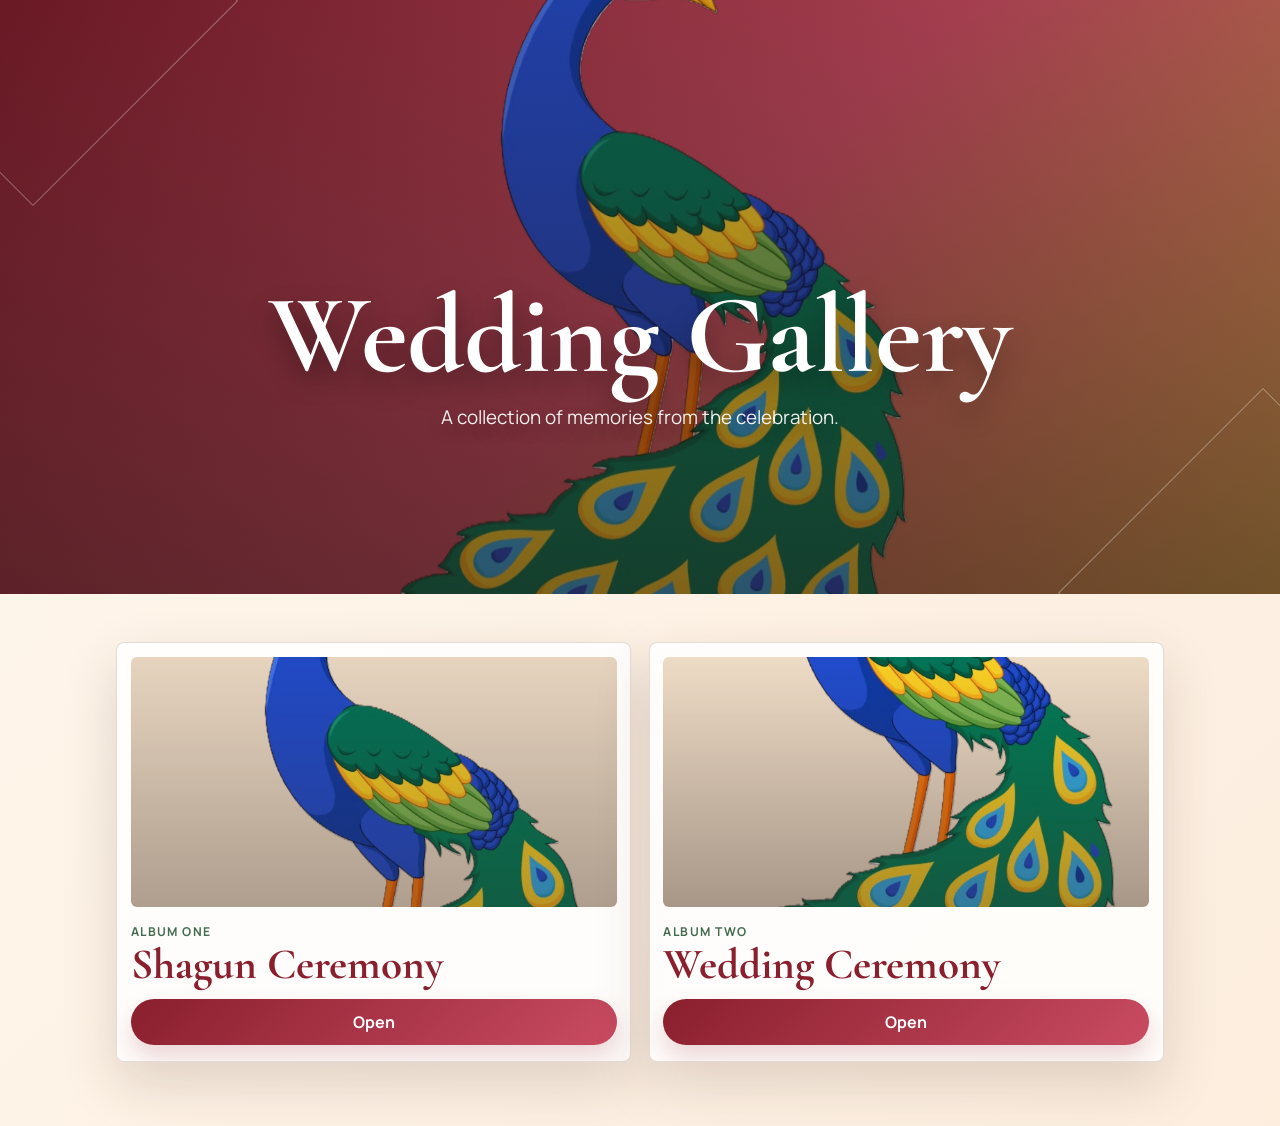
==== index.html @ 271d3c0d "Simplify gallery labels" ====
<!doctype html>
<html lang="en">
  <head>
    <meta charset="UTF-8" />
    <meta name="viewport" content="width=device-width, initial-scale=1.0" />
    <title>Wedding Gallery</title>
    <meta
      name="description"
      content="Wedding gallery for the completed celebration."
    />
    <meta name="theme-color" content="#800020" />
    <meta property="og:title" content="Wedding Gallery" />
    <meta
      property="og:description"
      content="Photo memories from the shagun ceremony and wedding ceremony."
    />
    <meta property="og:type" content="website" />
    <link rel="stylesheet" href="style.css" />
  </head>
  <body>
    <main class="gallery-page">
      <section class="gallery-hero">
        <div class="hero-content">
          <h1>Wedding Gallery</h1>
          <p class="hero-copy">A collection of memories from the celebration.</p>
        </div>
      </section>

      <section class="section">
        <div class="card-grid">
          <article class="card">
            <div class="card-image" aria-hidden="true"></div>
            <p class="card-kicker">Album One</p>
            <h3>Shagun Ceremony</h3>
            <a
              class="album-link"
              href="https://drive.google.com/drive/folders/19TjjIsKZkT5rnssreugnOnBPnM8pQJhI"
              target="_blank"
              rel="noreferrer"
            >
              Open
            </a>
          </article>

          <article class="card">
            <div class="card-image card-image-alt" aria-hidden="true"></div>
            <p class="card-kicker">Album Two</p>
            <h3>Wedding Ceremony</h3>
            <a
              class="album-link"
              href="https://drive.google.com/drive/folders/19TjjIsKZkT5rnssreugnOnBPnM8pQJhI"
              target="_blank"
              rel="noreferrer"
            >
              Open
            </a>
          </article>
        </div>
      </section>
    </main>
  </body>
</html>
---- style.css ----
@import url("https://fonts.googleapis.com/css2?family=Cormorant+Garamond:wght@600;700&family=Manrope:wght@400;500;600;700&display=swap");

:root {
  --paper: #fff8ee;
  --ink: #31211d;
  --muted: #71564e;
  --maroon: #8a1f2d;
  --rose: #c94b62;
  --gold: #d8a84e;
  --leaf: #426b4f;
  --border: rgba(73, 47, 38, 0.16);
  --shadow: 0 22px 55px rgba(65, 37, 27, 0.16);
}

* {
  box-sizing: border-box;
}

html,
body {
  margin: 0;
  min-height: 100%;
}

body {
  font-family: "Manrope", sans-serif;
  color: var(--ink);
  background:
    linear-gradient(135deg, rgba(255, 248, 238, 0.96), rgba(252, 236, 220, 0.9)),
    radial-gradient(circle at 12% 18%, rgba(216, 168, 78, 0.28), transparent 30%),
    radial-gradient(circle at 86% 22%, rgba(201, 75, 98, 0.2), transparent 34%),
    #fff8ee;
}

a {
  color: inherit;
}

.gallery-page {
  min-height: 100vh;
}

.gallery-hero {
  position: relative;
  min-height: 66vh;
  padding: 2rem 1rem 4rem;
  display: grid;
  place-items: center;
  text-align: center;
  color: #fff;
  overflow: hidden;
  background:
    linear-gradient(rgba(35, 18, 15, 0.22), rgba(35, 18, 15, 0.58)),
    url("images/pk.PNG") center / min(620px, 84vw) no-repeat,
    linear-gradient(135deg, #7d1b2a 0%, #c94b62 52%, #d8a84e 100%);
}

.gallery-hero::before,
.gallery-hero::after {
  content: "";
  position: absolute;
  inset: auto;
  width: 18rem;
  height: 18rem;
  border: 1px solid rgba(255, 255, 255, 0.34);
  transform: rotate(45deg);
  pointer-events: none;
}

.gallery-hero::before {
  top: -9rem;
  left: -7rem;
}

.gallery-hero::after {
  right: -8rem;
  bottom: -9rem;
}

.hero-content {
  position: relative;
  z-index: 1;
  max-width: 760px;
  padding-top: 11rem;
}

.gallery-hero h1 {
  margin: 0;
  font-family: "Cormorant Garamond", serif;
  font-size: clamp(3rem, 11vw, 7rem);
  line-height: 0.92;
  text-shadow: 0 12px 26px rgba(0, 0, 0, 0.36);
}

.hero-copy {
  max-width: 520px;
  margin: 1rem auto 1.5rem;
  font-size: clamp(1rem, 2.8vw, 1.18rem);
  color: rgba(255, 255, 255, 0.92);
  text-shadow: 0 8px 18px rgba(0, 0, 0, 0.26);
}

.album-link {
  display: inline-flex;
  align-items: center;
  justify-content: center;
  min-height: 46px;
  border-radius: 999px;
  padding: 0.75rem 1.25rem;
  font-weight: 700;
  text-decoration: none;
}

.section {
  max-width: 1080px;
  margin: 0 auto;
  padding: 3rem 1rem 4rem;
}

.card-grid {
  display: grid;
  gap: 1.1rem;
  grid-template-columns: repeat(2, minmax(0, 1fr));
}

.card {
  position: relative;
  overflow: hidden;
  border: 1px solid var(--border);
  border-radius: 8px;
  padding: 0.85rem 0.85rem 1rem;
  background: rgba(255, 255, 255, 0.84);
  box-shadow: var(--shadow);
}

.card-image {
  min-height: 250px;
  border-radius: 6px;
  background:
    linear-gradient(rgba(49, 33, 29, 0.06), rgba(49, 33, 29, 0.34)),
    url("images/pk.PNG") center 38% / cover no-repeat,
    #f1dfc9;
}

.card-image-alt {
  background:
    linear-gradient(rgba(49, 33, 29, 0.02), rgba(49, 33, 29, 0.38)),
    url("images/pk.PNG") center 62% / cover no-repeat,
    #f1dfc9;
}

.card-kicker {
  margin: 1rem 0 0.2rem;
  color: var(--leaf);
  font-size: 0.76rem;
  font-weight: 700;
  letter-spacing: 0.12em;
  text-transform: uppercase;
}

.card h3 {
  margin: 0 0 0.8rem;
  font-family: "Cormorant Garamond", serif;
  font-size: clamp(2rem, 4vw, 2.7rem);
  line-height: 1;
  color: var(--maroon);
}

.album-link {
  width: 100%;
  color: #fff;
  background: linear-gradient(135deg, var(--maroon), var(--rose));
  box-shadow: 0 12px 24px rgba(138, 31, 45, 0.18);
}

@media (max-width: 760px) {
  .gallery-hero {
    min-height: 58vh;
    padding: 1.4rem 1rem 3rem;
    background-size: cover, min(430px, 92vw), cover;
  }

  .hero-content {
    padding-top: 8.5rem;
  }

  .section {
    padding: 2.4rem 1rem 3rem;
  }

  .card-grid {
    grid-template-columns: 1fr;
  }

  .card-image {
    min-height: 210px;
  }
}

@media (max-width: 420px) {
  .gallery-hero {
    min-height: 54vh;
  }

  .hero-content {
    padding-top: 7rem;
  }

  .card {
    padding: 0.7rem 0.7rem 0.9rem;
  }

  .card-image {
    min-height: 185px;
  }
}
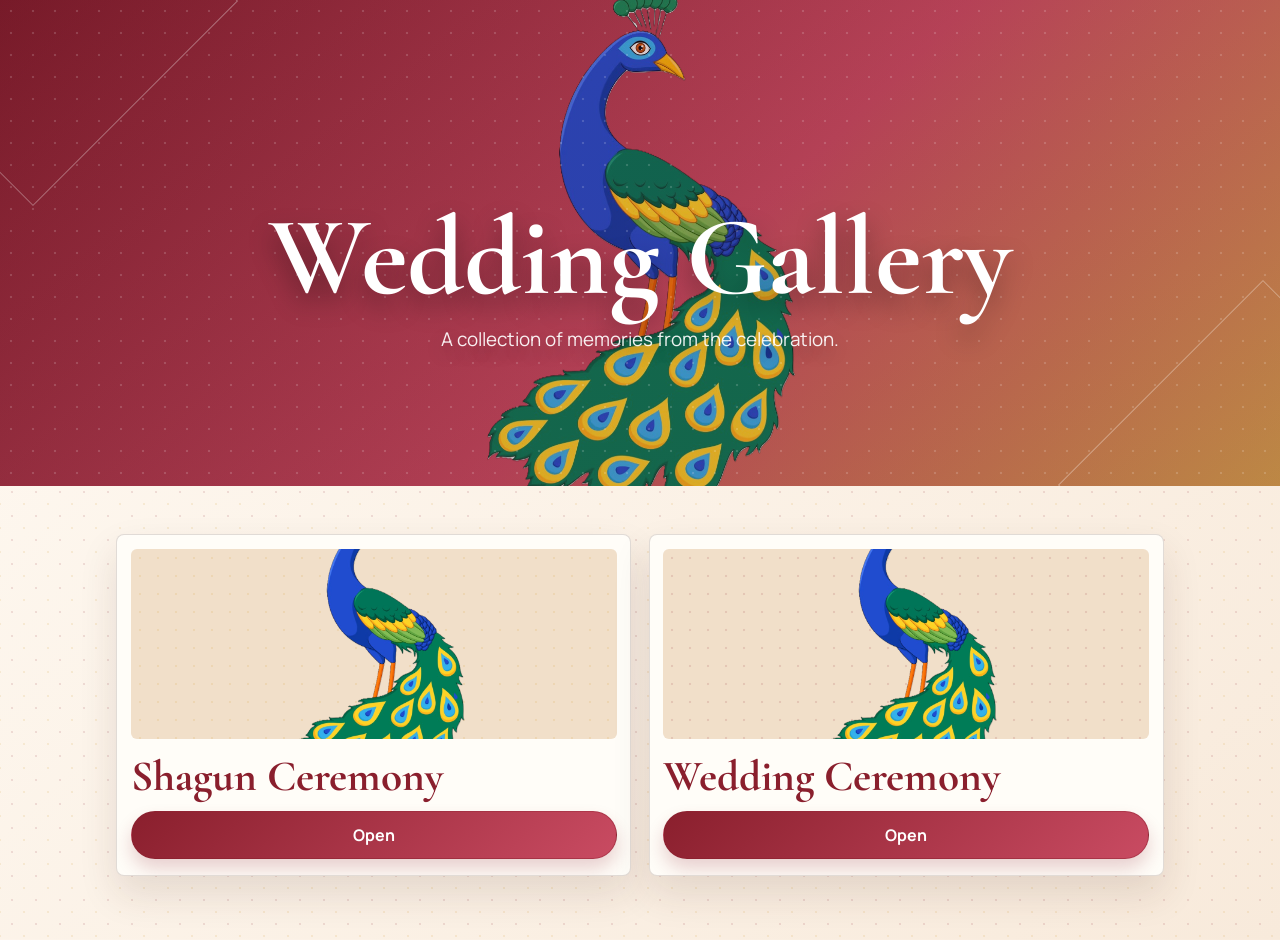
==== commit d8615998: "Refine gallery card design" ====
--- a/index.html
+++ b/index.html
@@ -30,10 +30,9 @@
         <div class="card-grid">
           <article class="card">
             <div class="card-image" aria-hidden="true"></div>
-            <p class="card-kicker">Album One</p>
             <h3>Shagun Ceremony</h3>
             <a
-              class="album-link"
+              class="button"
               href="https://drive.google.com/drive/folders/19TjjIsKZkT5rnssreugnOnBPnM8pQJhI"
               target="_blank"
               rel="noreferrer"
@@ -44,10 +43,9 @@
 
           <article class="card">
             <div class="card-image card-image-alt" aria-hidden="true"></div>
-            <p class="card-kicker">Album Two</p>
             <h3>Wedding Ceremony</h3>
             <a
-              class="album-link"
+              class="button"
               href="https://drive.google.com/drive/folders/19TjjIsKZkT5rnssreugnOnBPnM8pQJhI"
               target="_blank"
               rel="noreferrer"
--- a/style.css
+++ b/style.css
@@ -1,7 +1,7 @@
 @import url("https://fonts.googleapis.com/css2?family=Cormorant+Garamond:wght@600;700&family=Manrope:wght@400;500;600;700&display=swap");
 
 :root {
-  --paper: #fff8ee;
+  --paper: #fff9f1;
   --ink: #31211d;
   --muted: #71564e;
   --maroon: #8a1f2d;
@@ -26,10 +26,11 @@
   font-family: "Manrope", sans-serif;
   color: var(--ink);
   background:
-    linear-gradient(135deg, rgba(255, 248, 238, 0.96), rgba(252, 236, 220, 0.9)),
-    radial-gradient(circle at 12% 18%, rgba(216, 168, 78, 0.28), transparent 30%),
-    radial-gradient(circle at 86% 22%, rgba(201, 75, 98, 0.2), transparent 34%),
-    #fff8ee;
+    radial-gradient(circle, rgba(138, 31, 45, 0.12) 1px, transparent 1.4px),
+    radial-gradient(circle, rgba(216, 168, 78, 0.16) 1px, transparent 1.4px),
+    linear-gradient(135deg, #fffaf3, #f8eadb);
+  background-position: 0 0, 12px 12px, center;
+  background-size: 24px 24px, 24px 24px, auto;
 }
 
 a {
@@ -42,7 +43,7 @@
 
 .gallery-hero {
   position: relative;
-  min-height: 66vh;
+  min-height: 54vh;
   padding: 2rem 1rem 4rem;
   display: grid;
   place-items: center;
@@ -50,9 +51,11 @@
   color: #fff;
   overflow: hidden;
   background:
-    linear-gradient(rgba(35, 18, 15, 0.22), rgba(35, 18, 15, 0.58)),
-    url("images/pk.PNG") center / min(620px, 84vw) no-repeat,
-    linear-gradient(135deg, #7d1b2a 0%, #c94b62 52%, #d8a84e 100%);
+    radial-gradient(circle, rgba(255, 255, 255, 0.16) 1px, transparent 1.6px),
+    linear-gradient(rgba(91, 22, 35, 0.18), rgba(91, 22, 35, 0.22)),
+    url("images/pk.PNG") center 42% / min(360px, 62vw) no-repeat,
+    linear-gradient(135deg, #7d1b2a 0%, #c94b62 55%, #d8a84e 100%);
+  background-size: 22px 22px, cover, min(360px, 62vw), cover;
 }
 
 .gallery-hero::before,
@@ -81,7 +84,7 @@
   position: relative;
   z-index: 1;
   max-width: 760px;
-  padding-top: 11rem;
+  padding-top: 8rem;
 }
 
 .gallery-hero h1 {
@@ -100,7 +103,7 @@
   text-shadow: 0 8px 18px rgba(0, 0, 0, 0.26);
 }
 
-.album-link {
+.button {
   display: inline-flex;
   align-items: center;
   justify-content: center;
@@ -129,59 +132,59 @@
   border: 1px solid var(--border);
   border-radius: 8px;
   padding: 0.85rem 0.85rem 1rem;
-  background: rgba(255, 255, 255, 0.84);
-  box-shadow: var(--shadow);
+  background: #fffdf8;
+  box-shadow: 0 18px 38px rgba(65, 37, 27, 0.12);
 }
 
 .card-image {
-  min-height: 250px;
+  min-height: 190px;
   border-radius: 6px;
   background:
-    linear-gradient(rgba(49, 33, 29, 0.06), rgba(49, 33, 29, 0.34)),
-    url("images/pk.PNG") center 38% / cover no-repeat,
+    url("images/pk.PNG") center / min(210px, 68%) no-repeat,
+    radial-gradient(circle, rgba(216, 168, 78, 0.18) 1px, transparent 1.6px),
     #f1dfc9;
+  background-size: min(210px, 68%), 18px 18px, auto;
 }
 
 .card-image-alt {
   background:
-    linear-gradient(rgba(49, 33, 29, 0.02), rgba(49, 33, 29, 0.38)),
-    url("images/pk.PNG") center 62% / cover no-repeat,
+    url("images/pk.PNG") center / min(210px, 68%) no-repeat,
+    radial-gradient(circle, rgba(138, 31, 45, 0.13) 1px, transparent 1.6px),
     #f1dfc9;
-}
-
-.card-kicker {
-  margin: 1rem 0 0.2rem;
-  color: var(--leaf);
-  font-size: 0.76rem;
-  font-weight: 700;
-  letter-spacing: 0.12em;
-  text-transform: uppercase;
+  background-size: min(210px, 68%), 18px 18px, auto;
 }
 
 .card h3 {
-  margin: 0 0 0.8rem;
+  margin: 1rem 0 0.8rem;
   font-family: "Cormorant Garamond", serif;
   font-size: clamp(2rem, 4vw, 2.7rem);
   line-height: 1;
   color: var(--maroon);
 }
 
-.album-link {
+.button {
   width: 100%;
+  border: 1px solid rgba(138, 31, 45, 0.4);
   color: #fff;
   background: linear-gradient(135deg, var(--maroon), var(--rose));
-  box-shadow: 0 12px 24px rgba(138, 31, 45, 0.18);
+  box-shadow: 0 10px 18px rgba(138, 31, 45, 0.2);
+}
+
+.button:hover,
+.button:focus-visible {
+  background: linear-gradient(135deg, #741724, #b83f55);
+  outline: none;
 }
 
 @media (max-width: 760px) {
   .gallery-hero {
-    min-height: 58vh;
+    min-height: 48vh;
     padding: 1.4rem 1rem 3rem;
-    background-size: cover, min(430px, 92vw), cover;
+    background-size: 22px 22px, cover, min(300px, 74vw), cover;
   }
 
   .hero-content {
-    padding-top: 8.5rem;
+    padding-top: 6rem;
   }
 
   .section {
@@ -193,17 +196,17 @@
   }
 
   .card-image {
-    min-height: 210px;
+    min-height: 170px;
   }
 }
 
 @media (max-width: 420px) {
   .gallery-hero {
-    min-height: 54vh;
+    min-height: 45vh;
   }
 
   .hero-content {
-    padding-top: 7rem;
+    padding-top: 5.5rem;
   }
 
   .card {
@@ -211,6 +214,6 @@
   }
 
   .card-image {
-    min-height: 185px;
-  }
-}
+    min-height: 155px;
+  }
+}
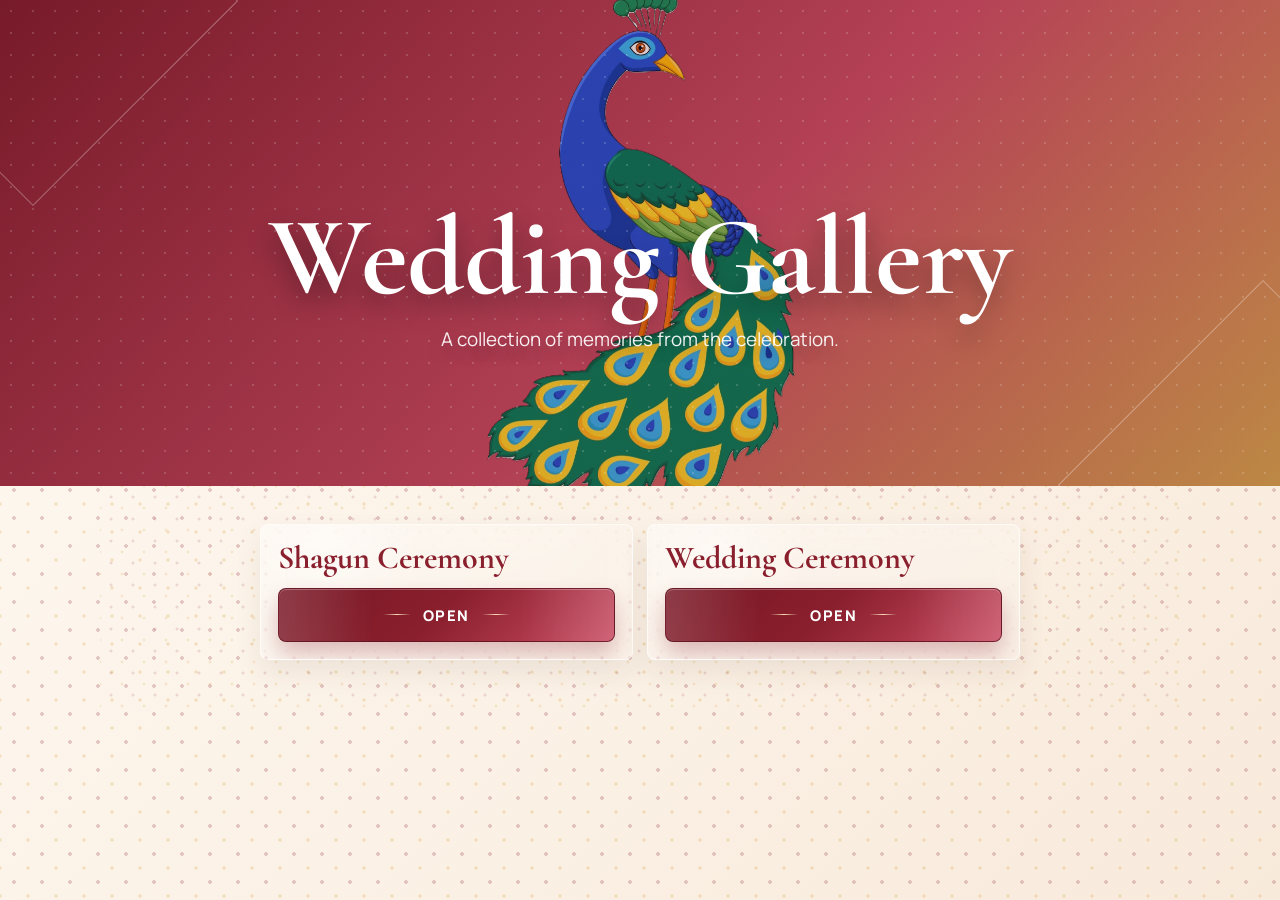
==== commit 986e81b1: "Remove card images and use glass panels" ====
--- a/index.html
+++ b/index.html
@@ -29,7 +29,6 @@
       <section class="section">
         <div class="card-grid">
           <article class="card">
-            <div class="card-image" aria-hidden="true"></div>
             <h3>Shagun Ceremony</h3>
             <a
               class="button"
@@ -42,7 +41,6 @@
           </article>
 
           <article class="card">
-            <div class="card-image card-image-alt" aria-hidden="true"></div>
             <h3>Wedding Ceremony</h3>
             <a
               class="button"
--- a/style.css
+++ b/style.css
@@ -26,11 +26,11 @@
   font-family: "Manrope", sans-serif;
   color: var(--ink);
   background:
-    radial-gradient(circle, rgba(138, 31, 45, 0.12) 1px, transparent 1.4px),
-    radial-gradient(circle, rgba(216, 168, 78, 0.16) 1px, transparent 1.4px),
+    radial-gradient(circle, rgba(138, 31, 45, 0.22) 1.6px, transparent 1.8px),
+    radial-gradient(circle, rgba(216, 168, 78, 0.3) 1.4px, transparent 1.8px),
     linear-gradient(135deg, #fffaf3, #f8eadb);
-  background-position: 0 0, 12px 12px, center;
-  background-size: 24px 24px, 24px 24px, auto;
+  background-position: 0 0, 14px 14px, center;
+  background-size: 28px 28px, 28px 28px, auto;
 }
 
 a {
@@ -107,72 +107,85 @@
   display: inline-flex;
   align-items: center;
   justify-content: center;
-  min-height: 46px;
-  border-radius: 999px;
-  padding: 0.75rem 1.25rem;
-  font-weight: 700;
+  min-height: 54px;
+  border-radius: 8px;
+  padding: 0.85rem 1.35rem;
+  font-size: 0.92rem;
+  font-weight: 800;
+  letter-spacing: 0.1em;
   text-decoration: none;
+  text-transform: uppercase;
 }
 
 .section {
   max-width: 1080px;
   margin: 0 auto;
-  padding: 3rem 1rem 4rem;
+  padding: 2.4rem 1rem 3.2rem;
+  background:
+    radial-gradient(circle, rgba(138, 31, 45, 0.14) 1.4px, transparent 1.7px),
+    radial-gradient(circle, rgba(216, 168, 78, 0.22) 1.2px, transparent 1.7px);
+  background-position: 0 0, 11px 11px;
+  background-size: 22px 22px, 22px 22px;
 }
 
 .card-grid {
   display: grid;
-  gap: 1.1rem;
+  gap: 0.9rem;
   grid-template-columns: repeat(2, minmax(0, 1fr));
+  max-width: 760px;
+  margin: 0 auto;
 }
 
 .card {
   position: relative;
   overflow: hidden;
-  border: 1px solid var(--border);
+  border: 1px solid rgba(255, 255, 255, 0.62);
   border-radius: 8px;
-  padding: 0.85rem 0.85rem 1rem;
-  background: #fffdf8;
-  box-shadow: 0 18px 38px rgba(65, 37, 27, 0.12);
-}
-
-.card-image {
-  min-height: 190px;
-  border-radius: 6px;
-  background:
-    url("images/pk.PNG") center / min(210px, 68%) no-repeat,
-    radial-gradient(circle, rgba(216, 168, 78, 0.18) 1px, transparent 1.6px),
-    #f1dfc9;
-  background-size: min(210px, 68%), 18px 18px, auto;
-}
-
-.card-image-alt {
-  background:
-    url("images/pk.PNG") center / min(210px, 68%) no-repeat,
-    radial-gradient(circle, rgba(138, 31, 45, 0.13) 1px, transparent 1.6px),
-    #f1dfc9;
-  background-size: min(210px, 68%), 18px 18px, auto;
+  padding: 1.05rem;
+  background:
+    linear-gradient(135deg, rgba(255, 255, 255, 0.42), rgba(255, 255, 255, 0.18)),
+    radial-gradient(circle at 18% 18%, rgba(255, 255, 255, 0.34), transparent 28%);
+  box-shadow: 0 12px 28px rgba(65, 37, 27, 0.08);
+  backdrop-filter: blur(14px);
+  -webkit-backdrop-filter: blur(14px);
 }
 
 .card h3 {
-  margin: 1rem 0 0.8rem;
+  margin: 0 0 0.85rem;
   font-family: "Cormorant Garamond", serif;
-  font-size: clamp(2rem, 4vw, 2.7rem);
+  font-size: clamp(1.55rem, 3vw, 2rem);
   line-height: 1;
   color: var(--maroon);
 }
 
 .button {
   width: 100%;
-  border: 1px solid rgba(138, 31, 45, 0.4);
+  position: relative;
+  overflow: hidden;
+  border: 1px solid rgba(97, 18, 31, 0.82);
   color: #fff;
-  background: linear-gradient(135deg, var(--maroon), var(--rose));
-  box-shadow: 0 10px 18px rgba(138, 31, 45, 0.2);
+  background:
+    linear-gradient(90deg, rgba(255, 255, 255, 0.16), transparent 28%, transparent 72%, rgba(255, 255, 255, 0.14)),
+    linear-gradient(135deg, #781725, var(--maroon) 48%, var(--rose));
+  box-shadow:
+    inset 0 1px 0 rgba(255, 255, 255, 0.28),
+    0 12px 22px rgba(138, 31, 45, 0.28);
+}
+
+.button::before,
+.button::after {
+  content: "";
+  width: 28px;
+  height: 1px;
+  margin: 0 0.75rem;
+  background: linear-gradient(90deg, transparent, rgba(255, 232, 189, 0.95), transparent);
 }
 
 .button:hover,
 .button:focus-visible {
-  background: linear-gradient(135deg, #741724, #b83f55);
+  background:
+    linear-gradient(90deg, rgba(255, 255, 255, 0.2), transparent 28%, transparent 72%, rgba(255, 255, 255, 0.16)),
+    linear-gradient(135deg, #64131f, #7d1b2a 48%, #b83f55);
   outline: none;
 }
 
@@ -188,16 +201,13 @@
   }
 
   .section {
-    padding: 2.4rem 1rem 3rem;
+    padding: 2rem 1rem 2.8rem;
   }
 
   .card-grid {
     grid-template-columns: 1fr;
   }
 
-  .card-image {
-    min-height: 170px;
-  }
 }
 
 @media (max-width: 420px) {
@@ -210,10 +220,6 @@
   }
 
   .card {
-    padding: 0.7rem 0.7rem 0.9rem;
-  }
-
-  .card-image {
-    min-height: 155px;
-  }
-}
+    padding: 0.9rem;
+  }
+}
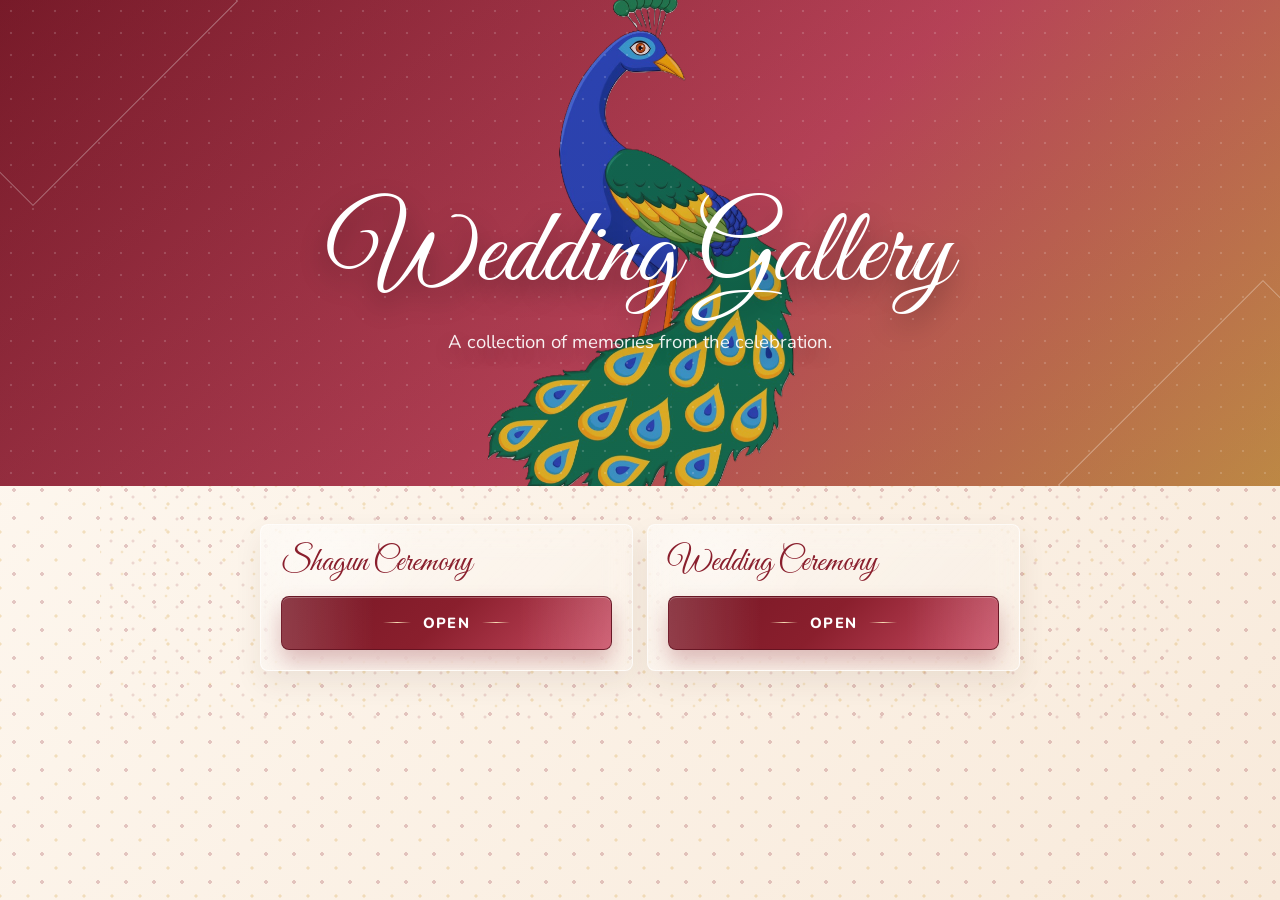
==== commit e9eb24a7: "Improve mobile gallery font" ====
--- a/index.html
+++ b/index.html
@@ -15,7 +15,7 @@
       content="Photo memories from the shagun ceremony and wedding ceremony."
     />
     <meta property="og:type" content="website" />
-    <link rel="stylesheet" href="style.css" />
+    <link rel="stylesheet" href="style.css?v=20260503" />
   </head>
   <body>
     <main class="gallery-page">
--- a/style.css
+++ b/style.css
@@ -1,4 +1,4 @@
-@import url("https://fonts.googleapis.com/css2?family=Cormorant+Garamond:wght@600;700&family=Manrope:wght@400;500;600;700&display=swap");
+@import url("https://fonts.googleapis.com/css2?family=Great+Vibes&family=Nunito:wght@400;500;600;700;800&display=swap");
 
 :root {
   --paper: #fff9f1;
@@ -20,10 +20,11 @@
 body {
   margin: 0;
   min-height: 100%;
+  overflow-x: hidden;
 }
 
 body {
-  font-family: "Manrope", sans-serif;
+  font-family: "Nunito", "Trebuchet MS", Arial, sans-serif;
   color: var(--ink);
   background:
     radial-gradient(circle, rgba(138, 31, 45, 0.22) 1.6px, transparent 1.8px),
@@ -39,12 +40,13 @@
 
 .gallery-page {
   min-height: 100vh;
+  min-height: 100svh;
 }
 
 .gallery-hero {
   position: relative;
   min-height: 54vh;
-  padding: 2rem 1rem 4rem;
+  padding: 2rem clamp(1rem, 4vw, 2rem) 4rem;
   display: grid;
   place-items: center;
   text-align: center;
@@ -85,20 +87,24 @@
   z-index: 1;
   max-width: 760px;
   padding-top: 8rem;
+  width: 100%;
 }
 
 .gallery-hero h1 {
   margin: 0;
-  font-family: "Cormorant Garamond", serif;
-  font-size: clamp(3rem, 11vw, 7rem);
-  line-height: 0.92;
+  font-family: "Great Vibes", "Brush Script MT", cursive;
+  font-size: clamp(2.8rem, 10vw, 6.7rem);
+  font-weight: 400;
+  line-height: 1.05;
+  overflow-wrap: anywhere;
   text-shadow: 0 12px 26px rgba(0, 0, 0, 0.36);
 }
 
 .hero-copy {
   max-width: 520px;
   margin: 1rem auto 1.5rem;
-  font-size: clamp(1rem, 2.8vw, 1.18rem);
+  font-size: clamp(0.98rem, 2.6vw, 1.16rem);
+  line-height: 1.6;
   color: rgba(255, 255, 255, 0.92);
   text-shadow: 0 8px 18px rgba(0, 0, 0, 0.26);
 }
@@ -108,19 +114,21 @@
   align-items: center;
   justify-content: center;
   min-height: 54px;
+  max-width: 100%;
   border-radius: 8px;
   padding: 0.85rem 1.35rem;
   font-size: 0.92rem;
   font-weight: 800;
-  letter-spacing: 0.1em;
+  letter-spacing: 0.08em;
   text-decoration: none;
   text-transform: uppercase;
+  text-align: center;
 }
 
 .section {
   max-width: 1080px;
   margin: 0 auto;
-  padding: 2.4rem 1rem 3.2rem;
+  padding: 2.4rem clamp(1rem, 4vw, 2rem) 3.2rem;
   background:
     radial-gradient(circle, rgba(138, 31, 45, 0.14) 1.4px, transparent 1.7px),
     radial-gradient(circle, rgba(216, 168, 78, 0.22) 1.2px, transparent 1.7px);
@@ -141,7 +149,7 @@
   overflow: hidden;
   border: 1px solid rgba(255, 255, 255, 0.62);
   border-radius: 8px;
-  padding: 1.05rem;
+  padding: clamp(1rem, 3vw, 1.25rem);
   background:
     linear-gradient(135deg, rgba(255, 255, 255, 0.42), rgba(255, 255, 255, 0.18)),
     radial-gradient(circle at 18% 18%, rgba(255, 255, 255, 0.34), transparent 28%);
@@ -152,9 +160,10 @@
 
 .card h3 {
   margin: 0 0 0.85rem;
-  font-family: "Cormorant Garamond", serif;
-  font-size: clamp(1.55rem, 3vw, 2rem);
-  line-height: 1;
+  font-family: "Great Vibes", "Brush Script MT", cursive;
+  font-size: clamp(1.45rem, 5vw, 2rem);
+  font-weight: 400;
+  line-height: 1.15;
   color: var(--maroon);
 }
 
@@ -191,13 +200,14 @@
 
 @media (max-width: 760px) {
   .gallery-hero {
-    min-height: 48vh;
-    padding: 1.4rem 1rem 3rem;
-    background-size: 22px 22px, cover, min(300px, 74vw), cover;
+    min-height: 52svh;
+    padding: 1.25rem 1rem 2.6rem;
+    background-position: 0 0, center, center 38%, center;
+    background-size: 22px 22px, cover, min(300px, 82vw), cover;
   }
 
   .hero-content {
-    padding-top: 6rem;
+    padding-top: clamp(5.25rem, 24vw, 7rem);
   }
 
   .section {
@@ -206,20 +216,42 @@
 
   .card-grid {
     grid-template-columns: 1fr;
-  }
-
+    max-width: 480px;
+  }
+
+  .button {
+    min-height: 52px;
+    padding: 0.8rem 1rem;
+    font-size: 0.86rem;
+  }
 }
 
 @media (max-width: 420px) {
   .gallery-hero {
-    min-height: 45vh;
+    min-height: 50svh;
+    background-size: 22px 22px, cover, min(260px, 88vw), cover;
   }
 
   .hero-content {
-    padding-top: 5.5rem;
+    padding-top: 5.75rem;
+  }
+
+  .gallery-hero h1 {
+    font-size: clamp(2.35rem, 16vw, 3.65rem);
+  }
+
+  .hero-copy {
+    margin-top: 0.75rem;
+    font-size: 0.95rem;
   }
 
   .card {
     padding: 0.9rem;
   }
-}
+
+  .button::before,
+  .button::after {
+    width: 18px;
+    margin: 0 0.45rem;
+  }
+}
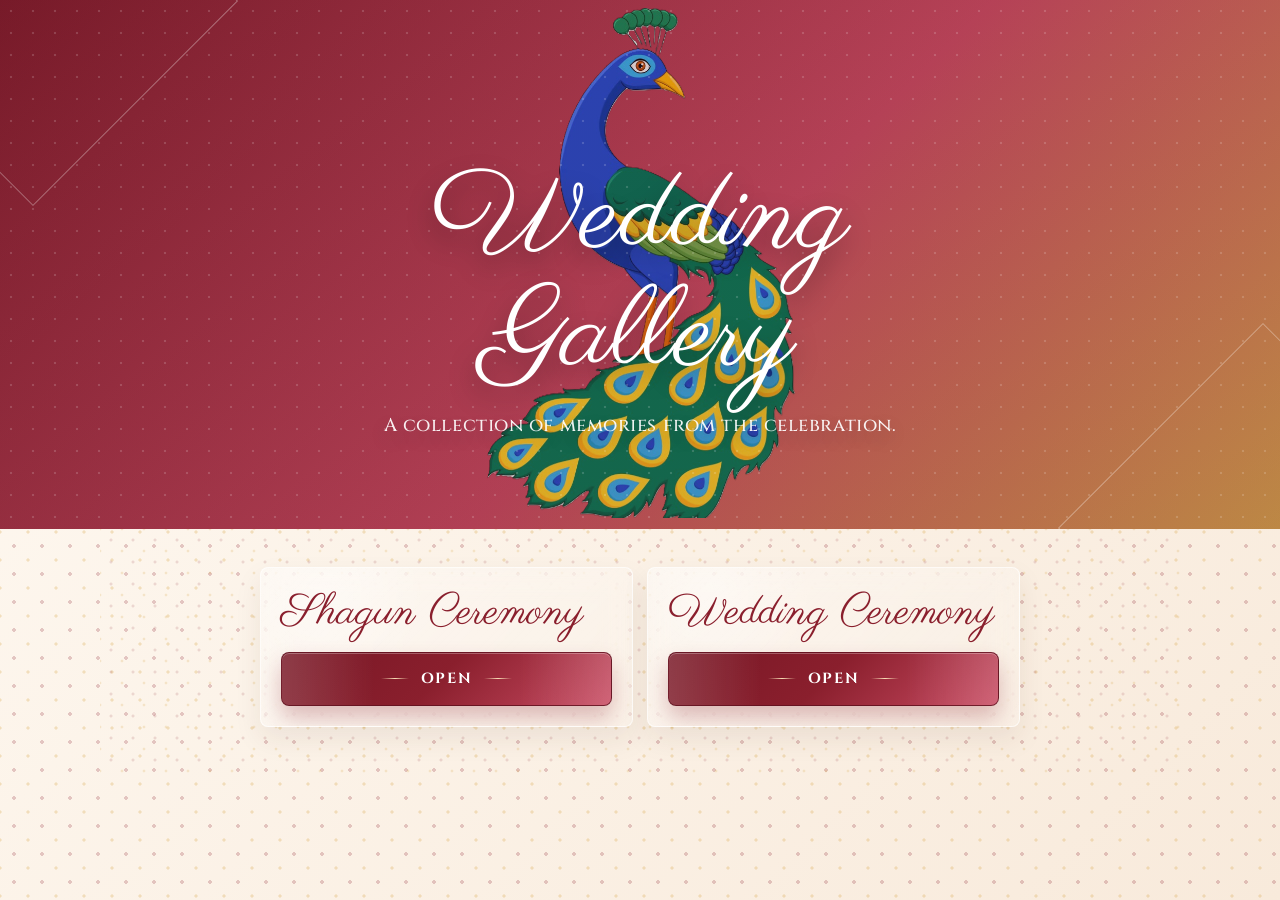
==== commit 2a251a05: "Update gallery text font styles" ====
--- a/index.html
+++ b/index.html
@@ -15,7 +15,7 @@
       content="Photo memories from the shagun ceremony and wedding ceremony."
     />
     <meta property="og:type" content="website" />
-    <link rel="stylesheet" href="style.css?v=20260503" />
+    <link rel="stylesheet" href="style.css?v=20260503-2" />
   </head>
   <body>
     <main class="gallery-page">
--- a/style.css
+++ b/style.css
@@ -1,4 +1,4 @@
-@import url("https://fonts.googleapis.com/css2?family=Great+Vibes&family=Nunito:wght@400;500;600;700;800&display=swap");
+@import url("https://fonts.googleapis.com/css2?family=Cinzel:wght@500;600;700&family=Parisienne&family=Quicksand:wght@400;500;600;700&display=swap");
 
 :root {
   --paper: #fff9f1;
@@ -24,7 +24,7 @@
 }
 
 body {
-  font-family: "Nunito", "Trebuchet MS", Arial, sans-serif;
+  font-family: "Quicksand", "Trebuchet MS", Arial, sans-serif;
   color: var(--ink);
   background:
     radial-gradient(circle, rgba(138, 31, 45, 0.22) 1.6px, transparent 1.8px),
@@ -92,8 +92,8 @@
 
 .gallery-hero h1 {
   margin: 0;
-  font-family: "Great Vibes", "Brush Script MT", cursive;
-  font-size: clamp(2.8rem, 10vw, 6.7rem);
+  font-family: "Parisienne", "Brush Script MT", cursive;
+  font-size: clamp(3.1rem, 11vw, 7rem);
   font-weight: 400;
   line-height: 1.05;
   overflow-wrap: anywhere;
@@ -103,8 +103,11 @@
 .hero-copy {
   max-width: 520px;
   margin: 1rem auto 1.5rem;
+  font-family: "Cinzel", Georgia, serif;
   font-size: clamp(0.98rem, 2.6vw, 1.16rem);
+  font-weight: 500;
   line-height: 1.6;
+  letter-spacing: 0.03em;
   color: rgba(255, 255, 255, 0.92);
   text-shadow: 0 8px 18px rgba(0, 0, 0, 0.26);
 }
@@ -117,9 +120,10 @@
   max-width: 100%;
   border-radius: 8px;
   padding: 0.85rem 1.35rem;
+  font-family: "Cinzel", Georgia, serif;
   font-size: 0.92rem;
-  font-weight: 800;
-  letter-spacing: 0.08em;
+  font-weight: 700;
+  letter-spacing: 0.11em;
   text-decoration: none;
   text-transform: uppercase;
   text-align: center;
@@ -160,8 +164,8 @@
 
 .card h3 {
   margin: 0 0 0.85rem;
-  font-family: "Great Vibes", "Brush Script MT", cursive;
-  font-size: clamp(1.45rem, 5vw, 2rem);
+  font-family: "Parisienne", "Brush Script MT", cursive;
+  font-size: clamp(1.9rem, 7vw, 2.7rem);
   font-weight: 400;
   line-height: 1.15;
   color: var(--maroon);
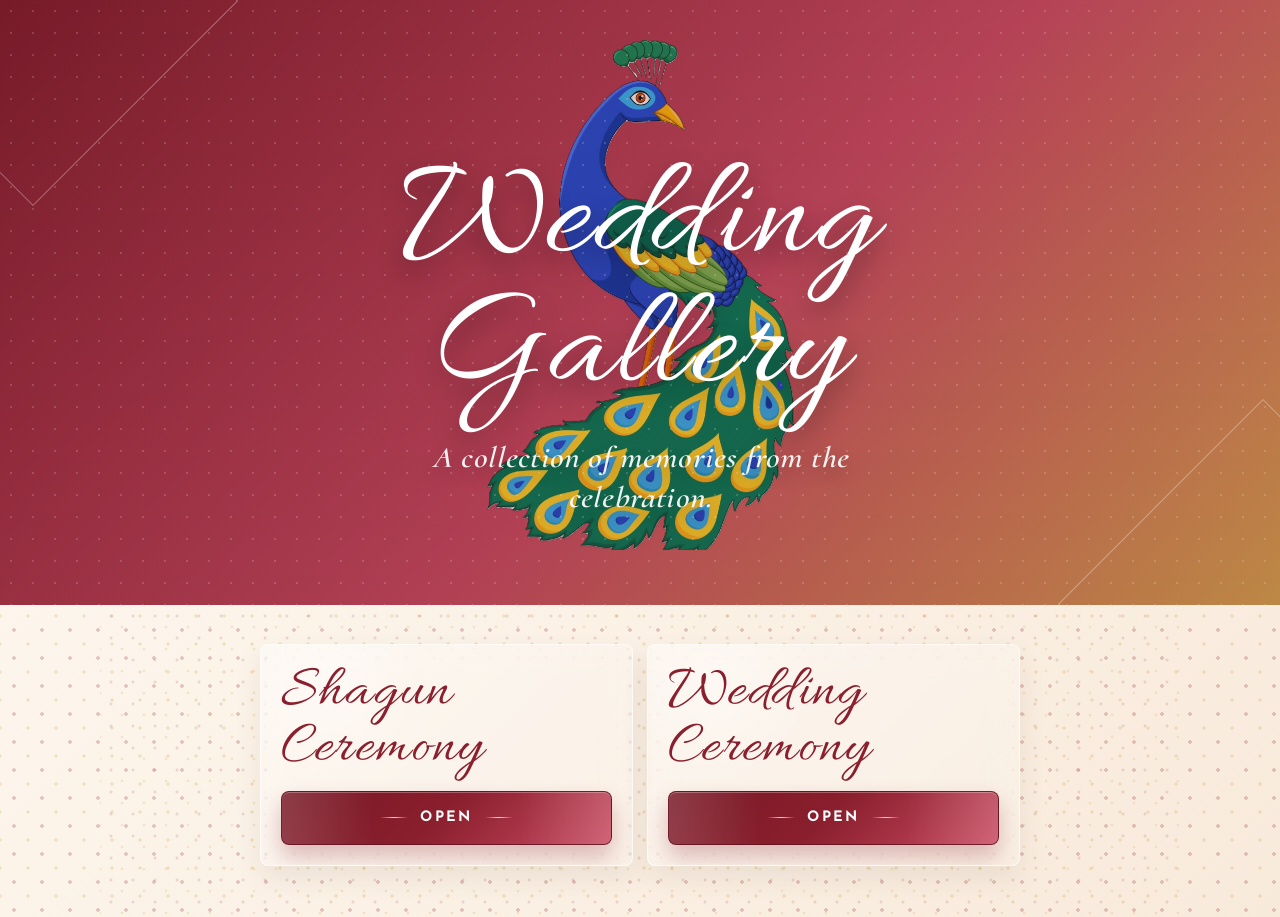
==== commit dd548d3a: "Make gallery typography more decorative" ====
--- a/index.html
+++ b/index.html
@@ -15,7 +15,7 @@
       content="Photo memories from the shagun ceremony and wedding ceremony."
     />
     <meta property="og:type" content="website" />
-    <link rel="stylesheet" href="style.css?v=20260503-2" />
+    <link rel="stylesheet" href="style.css?v=20260503-3" />
   </head>
   <body>
     <main class="gallery-page">
--- a/style.css
+++ b/style.css
@@ -1,4 +1,4 @@
-@import url("https://fonts.googleapis.com/css2?family=Cinzel:wght@500;600;700&family=Parisienne&family=Quicksand:wght@400;500;600;700&display=swap");
+@import url("https://fonts.googleapis.com/css2?family=Allura&family=Cormorant+Upright:wght@500;600;700&family=Josefin+Sans:wght@400;500;600;700&display=swap");
 
 :root {
   --paper: #fff9f1;
@@ -24,7 +24,7 @@
 }
 
 body {
-  font-family: "Quicksand", "Trebuchet MS", Arial, sans-serif;
+  font-family: "Josefin Sans", "Trebuchet MS", Arial, sans-serif;
   color: var(--ink);
   background:
     radial-gradient(circle, rgba(138, 31, 45, 0.22) 1.6px, transparent 1.8px),
@@ -92,22 +92,24 @@
 
 .gallery-hero h1 {
   margin: 0;
-  font-family: "Parisienne", "Brush Script MT", cursive;
-  font-size: clamp(3.1rem, 11vw, 7rem);
+  font-family: "Allura", "Brush Script MT", cursive;
+  font-size: clamp(4rem, 15vw, 9rem);
   font-weight: 400;
-  line-height: 1.05;
+  line-height: 0.9;
   overflow-wrap: anywhere;
+  letter-spacing: 0.02em;
   text-shadow: 0 12px 26px rgba(0, 0, 0, 0.36);
 }
 
 .hero-copy {
   max-width: 520px;
-  margin: 1rem auto 1.5rem;
-  font-family: "Cinzel", Georgia, serif;
-  font-size: clamp(0.98rem, 2.6vw, 1.16rem);
-  font-weight: 500;
-  line-height: 1.6;
-  letter-spacing: 0.03em;
+  margin: 1.15rem auto 1.5rem;
+  font-family: "Cormorant Upright", Georgia, serif;
+  font-size: clamp(1.35rem, 3.6vw, 1.85rem);
+  font-style: italic;
+  font-weight: 600;
+  line-height: 1.35;
+  letter-spacing: 0.04em;
   color: rgba(255, 255, 255, 0.92);
   text-shadow: 0 8px 18px rgba(0, 0, 0, 0.26);
 }
@@ -120,10 +122,10 @@
   max-width: 100%;
   border-radius: 8px;
   padding: 0.85rem 1.35rem;
-  font-family: "Cinzel", Georgia, serif;
-  font-size: 0.92rem;
+  font-family: "Josefin Sans", "Trebuchet MS", Arial, sans-serif;
+  font-size: 0.9rem;
   font-weight: 700;
-  letter-spacing: 0.11em;
+  letter-spacing: 0.16em;
   text-decoration: none;
   text-transform: uppercase;
   text-align: center;
@@ -164,10 +166,11 @@
 
 .card h3 {
   margin: 0 0 0.85rem;
-  font-family: "Parisienne", "Brush Script MT", cursive;
-  font-size: clamp(1.9rem, 7vw, 2.7rem);
+  font-family: "Allura", "Brush Script MT", cursive;
+  font-size: clamp(2.65rem, 9vw, 3.7rem);
   font-weight: 400;
-  line-height: 1.15;
+  line-height: 0.95;
+  letter-spacing: 0.02em;
   color: var(--maroon);
 }
 
@@ -241,12 +244,12 @@
   }
 
   .gallery-hero h1 {
-    font-size: clamp(2.35rem, 16vw, 3.65rem);
+    font-size: clamp(3.25rem, 20vw, 4.8rem);
   }
 
   .hero-copy {
     margin-top: 0.75rem;
-    font-size: 0.95rem;
+    font-size: 1.22rem;
   }
 
   .card {
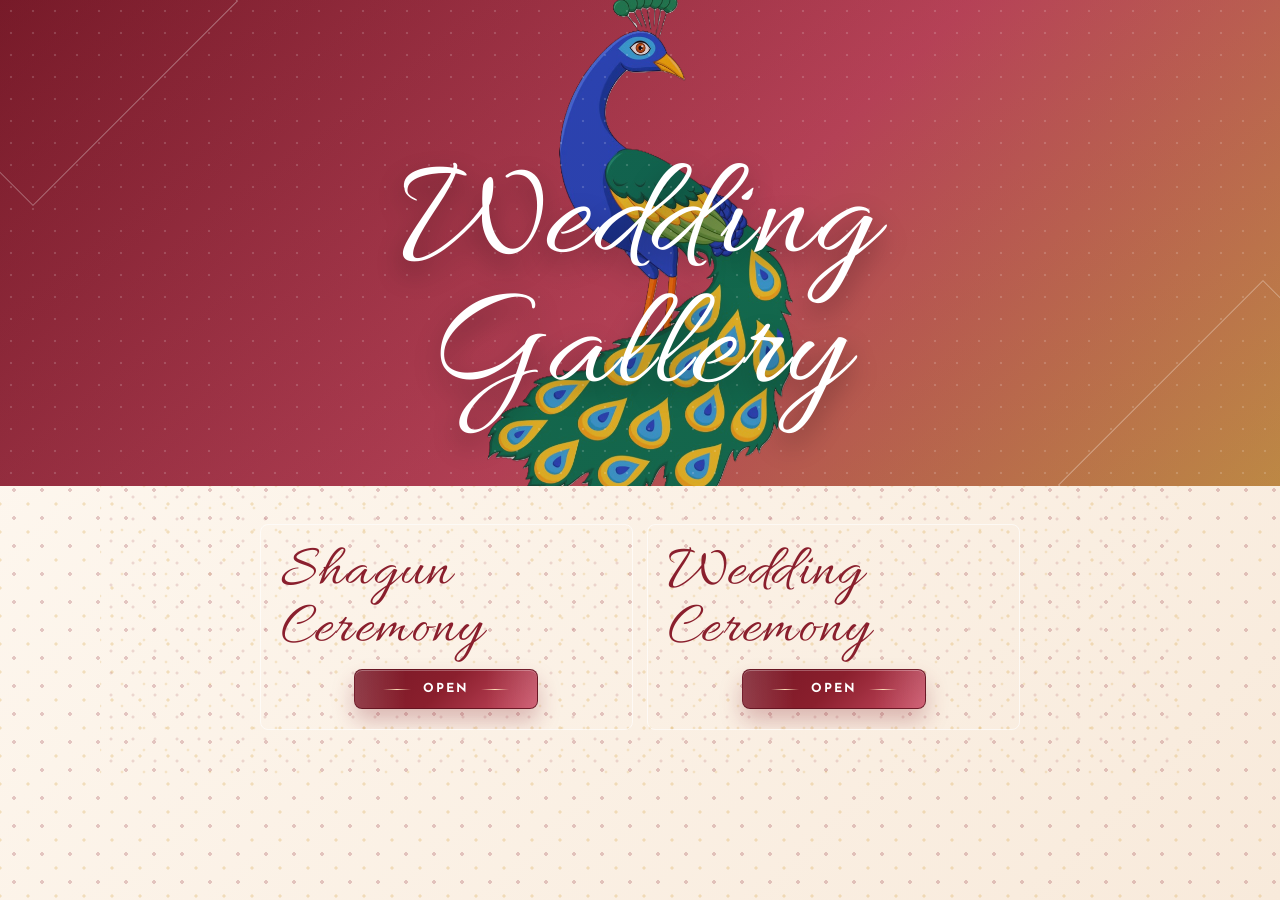
==== commit 3e64f980: "Update gallery card styling" ====
--- a/index.html
+++ b/index.html
@@ -22,7 +22,6 @@
       <section class="gallery-hero">
         <div class="hero-content">
           <h1>Wedding Gallery</h1>
-          <p class="hero-copy">A collection of memories from the celebration.</p>
         </div>
       </section>
 
--- a/style.css
+++ b/style.css
@@ -153,19 +153,18 @@
 .card {
   position: relative;
   overflow: hidden;
+  display: flex;
+  flex-direction: column;
+  align-items: center;
   border: 1px solid rgba(255, 255, 255, 0.62);
   border-radius: 8px;
   padding: clamp(1rem, 3vw, 1.25rem);
-  background:
-    linear-gradient(135deg, rgba(255, 255, 255, 0.42), rgba(255, 255, 255, 0.18)),
-    radial-gradient(circle at 18% 18%, rgba(255, 255, 255, 0.34), transparent 28%);
-  box-shadow: 0 12px 28px rgba(65, 37, 27, 0.08);
-  backdrop-filter: blur(14px);
-  -webkit-backdrop-filter: blur(14px);
+  background: transparent;
+  box-shadow: none;
 }
 
 .card h3 {
-  margin: 0 0 0.85rem;
+  margin: 0 0 0.7rem;
   font-family: "Allura", "Brush Script MT", cursive;
   font-size: clamp(2.65rem, 9vw, 3.7rem);
   font-weight: 400;
@@ -175,10 +174,14 @@
 }
 
 .button {
-  width: 100%;
+  width: auto;
+  min-width: 108px;
+  min-height: 40px;
   position: relative;
   overflow: hidden;
   border: 1px solid rgba(97, 18, 31, 0.82);
+  padding: 0.55rem 1rem;
+  font-size: 0.78rem;
   color: #fff;
   background:
     linear-gradient(90deg, rgba(255, 255, 255, 0.16), transparent 28%, transparent 72%, rgba(255, 255, 255, 0.14)),
@@ -227,9 +230,9 @@
   }
 
   .button {
-    min-height: 52px;
-    padding: 0.8rem 1rem;
-    font-size: 0.86rem;
+    min-height: 38px;
+    padding: 0.5rem 0.95rem;
+    font-size: 0.76rem;
   }
 }
 
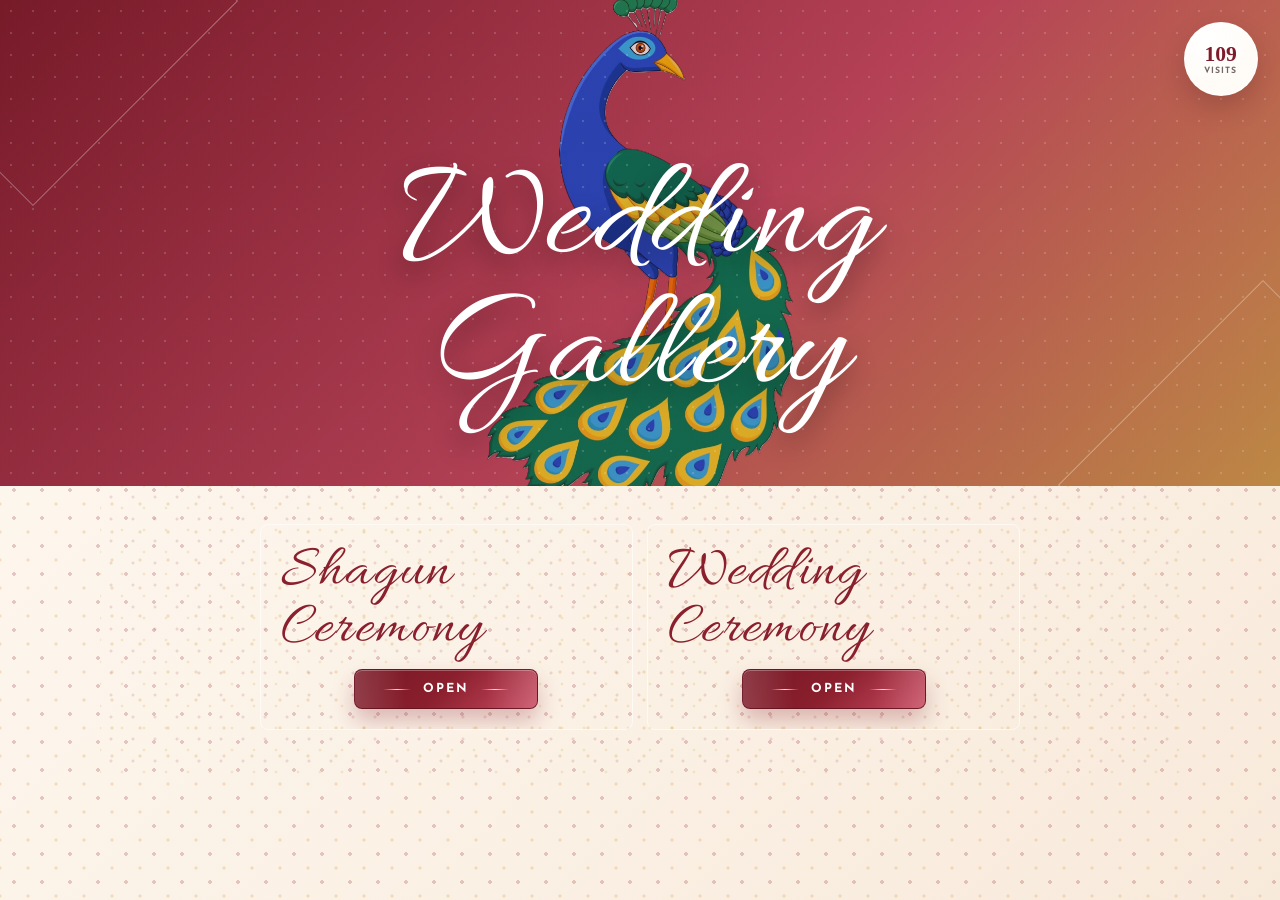
==== commit eaf2f3ff: "Add visitor count badge" ====
--- a/index.html
+++ b/index.html
@@ -20,6 +20,10 @@
   <body>
     <main class="gallery-page">
       <section class="gallery-hero">
+        <div class="visitor-count" aria-label="Visitor count">
+          <span class="visitor-count__number" data-visitor-count>108</span>
+          <span class="visitor-count__label">Visits</span>
+        </div>
         <div class="hero-content">
           <h1>Wedding Gallery</h1>
         </div>
@@ -53,5 +57,25 @@
         </div>
       </section>
     </main>
+    <script>
+      (() => {
+        const counter = document.querySelector("[data-visitor-count]");
+        if (!counter) return;
+
+        const storageKey = "wedding-gallery-visitor-count";
+        const initialCount = Number(counter.textContent) || 108;
+
+        try {
+          const storedCount =
+            Number(localStorage.getItem(storageKey)) || initialCount;
+          const nextCount = Math.max(initialCount, storedCount) + 1;
+
+          localStorage.setItem(storageKey, String(nextCount));
+          counter.textContent = nextCount.toLocaleString("en-IN");
+        } catch {
+          counter.textContent = initialCount.toLocaleString("en-IN");
+        }
+      })();
+    </script>
   </body>
 </html>
--- a/style.css
+++ b/style.css
@@ -80,6 +80,45 @@
 .gallery-hero::after {
   right: -8rem;
   bottom: -9rem;
+}
+
+.visitor-count {
+  position: absolute;
+  top: clamp(0.9rem, 3vw, 1.4rem);
+  right: clamp(0.9rem, 3vw, 1.4rem);
+  z-index: 2;
+  width: 74px;
+  height: 74px;
+  display: grid;
+  place-content: center;
+  gap: 0.08rem;
+  border: 1px solid rgba(255, 255, 255, 0.88);
+  border-radius: 50%;
+  color: var(--maroon);
+  background:
+    radial-gradient(circle at 32% 25%, rgba(255, 255, 255, 0.98), rgba(255, 249, 241, 0.9)),
+    #fff;
+  box-shadow:
+    inset 0 1px 0 rgba(255, 255, 255, 0.92),
+    0 12px 26px rgba(64, 24, 28, 0.22);
+  text-align: center;
+}
+
+.visitor-count__number {
+  font-family: "Cormorant Upright", Georgia, serif;
+  font-size: 1.35rem;
+  font-weight: 700;
+  line-height: 1;
+  color: #7d1b2a;
+}
+
+.visitor-count__label {
+  font-size: 0.54rem;
+  font-weight: 700;
+  letter-spacing: 0.12em;
+  line-height: 1;
+  text-transform: uppercase;
+  color: rgba(49, 33, 29, 0.68);
 }
 
 .hero-content {
@@ -220,6 +259,19 @@
     padding-top: clamp(5.25rem, 24vw, 7rem);
   }
 
+  .visitor-count {
+    width: 62px;
+    height: 62px;
+  }
+
+  .visitor-count__number {
+    font-size: 1.12rem;
+  }
+
+  .visitor-count__label {
+    font-size: 0.48rem;
+  }
+
   .section {
     padding: 2rem 1rem 2.8rem;
   }
